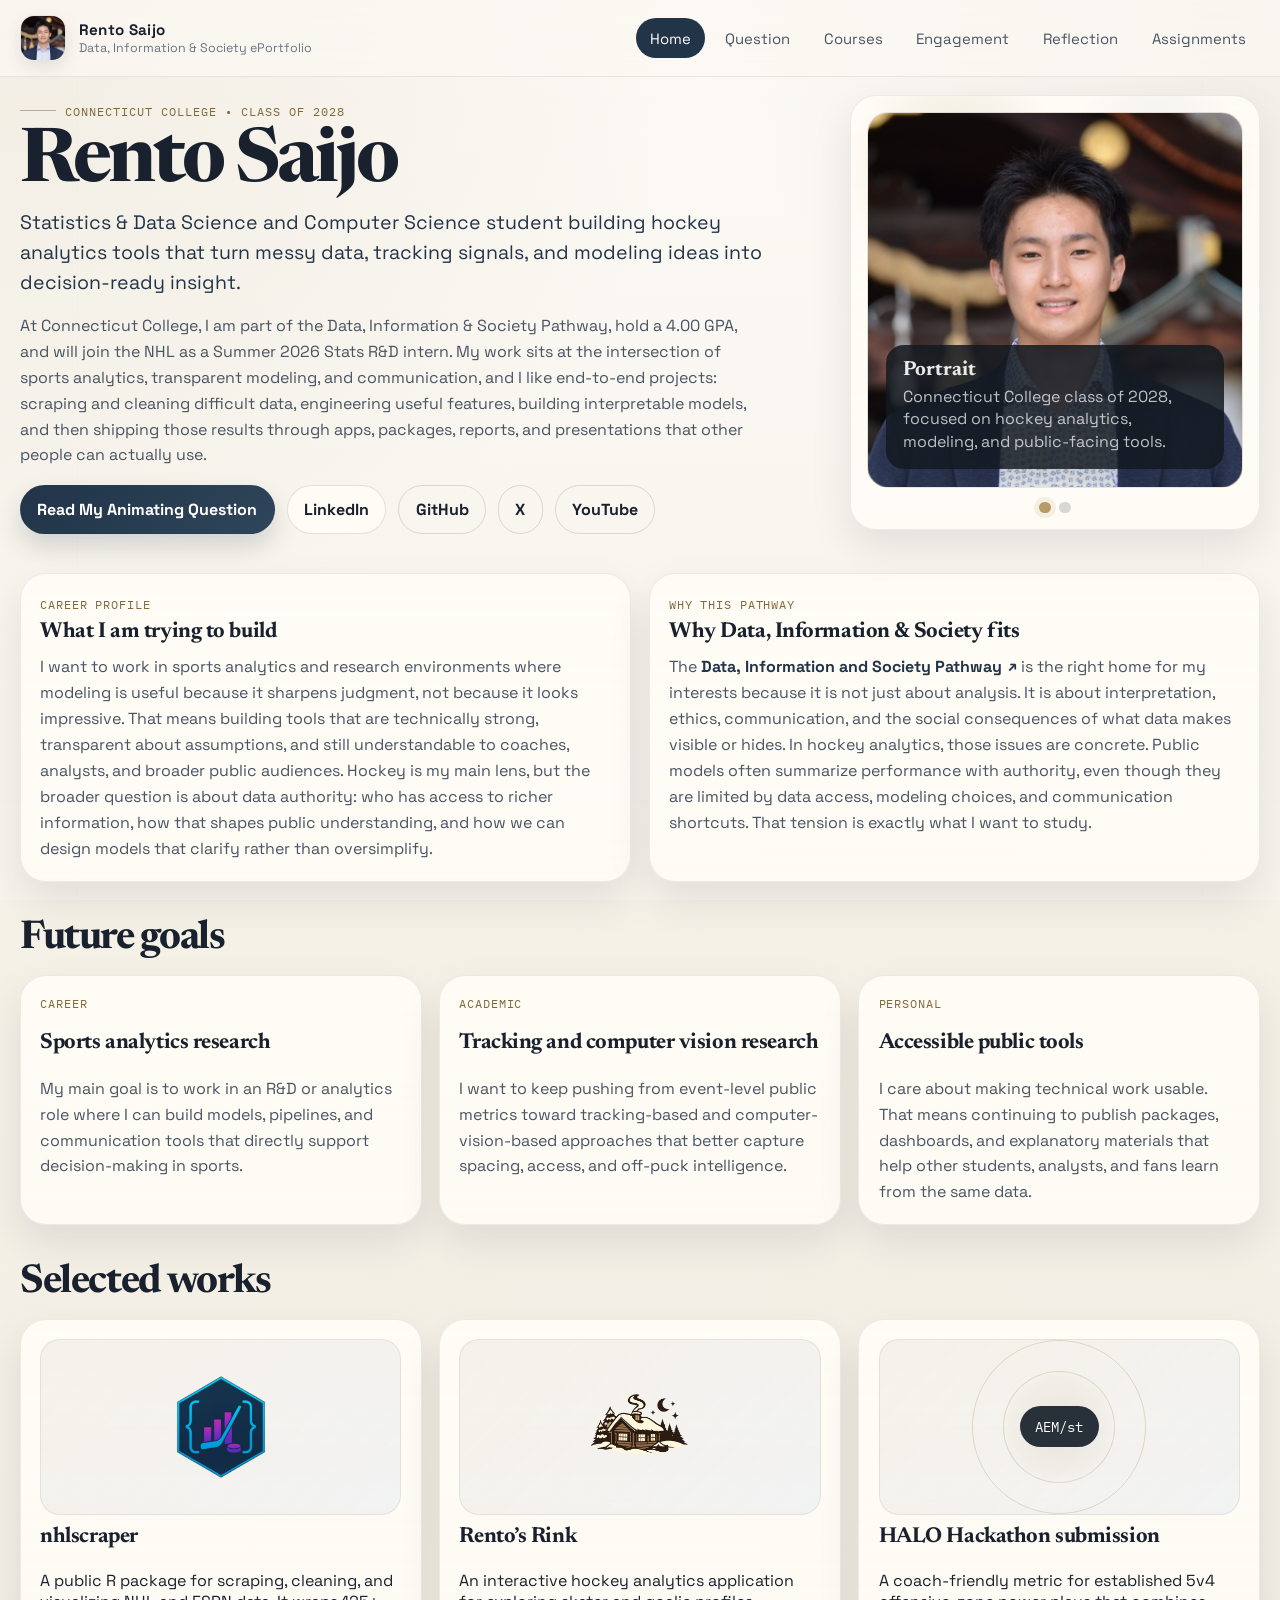
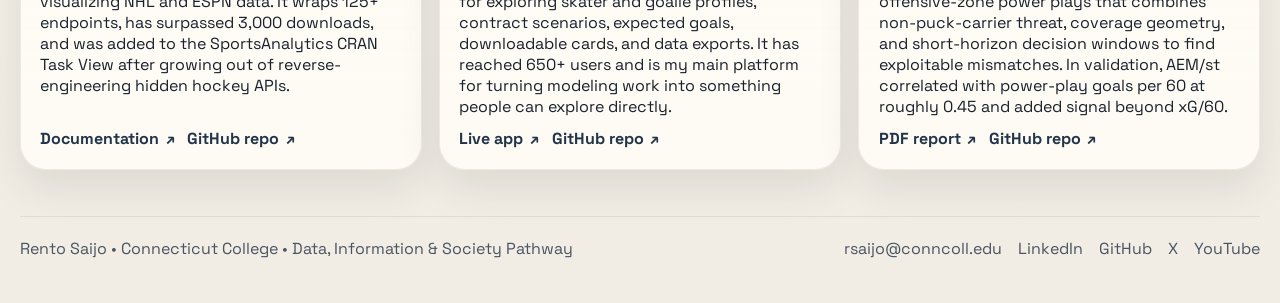
==== index.html @ 95d4f437 "Start ePortfolio" ====
<!DOCTYPE html>
<html lang="en">
  <head>
    <meta charset="UTF-8" />
    <meta name="viewport" content="width=device-width, initial-scale=1.0" />
    <title>Rento Saijo | Data, Information &amp; Society ePortfolio</title>
    <meta
      name="description"
      content="Rento Saijo's Connecticut College Data, Information and Society Pathway ePortfolio."
    />
    <link rel="icon" type="image/png" href="assets/letter_raw.png" />
    <link rel="stylesheet" href="styles.css" />
    <script src="script.js" defer></script>
  </head>
  <body>
    <header class="site-header">
      <div class="shell">
        <a class="brand" href="index.html">
          <img class="brand-mark" src="assets/RentoSaijo_Background.jpeg" alt="Portrait of Rento Saijo" />
          <div class="brand-text">
            <p class="brand-title">Rento Saijo</p>
            <p class="brand-subtitle">Data, Information &amp; Society ePortfolio</p>
          </div>
        </a>
        <button class="nav-toggle" data-nav-toggle aria-expanded="false" aria-label="Open navigation">
          Menu
        </button>
        <nav class="site-nav" data-nav>
          <a class="active" href="index.html">Home</a>
          <a href="question.html">Question</a>
          <a href="courses.html">Courses</a>
          <a href="engagement.html">Engagement</a>
          <a href="reflection.html">Reflection</a>
          <a href="assignments.html">Assignments</a>
        </nav>
      </div>
    </header>

    <main class="shell">
      <section class="page-hero">
        <div class="hero-copy">
          <div class="eyebrow">Connecticut College • Class of 2028</div>
          <h1>Rento Saijo</h1>
          <p class="subhead">
            Statistics &amp; Data Science and Computer Science student building hockey analytics tools that turn messy data,
            tracking signals, and modeling ideas into decision-ready insight.
          </p>
          <p>
            At Connecticut College, I am part of the Data, Information &amp; Society Pathway, hold a 4.00 GPA, and will join the
            NHL as a Summer 2026 Stats R&amp;D intern. My work sits at the intersection of sports analytics, transparent
            modeling, and communication, and I like end-to-end projects: scraping and cleaning difficult data, engineering useful
            features, building interpretable models, and then shipping those results through apps, packages, reports, and
            presentations that other people can actually use.
          </p>
          <div class="button-row">
            <a class="button button-primary" href="question.html">Read My Animating Question</a>
            <a class="button button-secondary" href="https://www.linkedin.com/in/rentosaijo/" target="_blank" rel="noopener noreferrer">
              LinkedIn
            </a>
            <a class="button button-ghost" href="https://github.com/RentoSaijo" target="_blank" rel="noopener noreferrer">
              GitHub
            </a>
            <a class="button button-ghost" href="https://x.com/RentoSaijo" target="_blank" rel="noopener noreferrer">
              X
            </a>
            <a class="button button-ghost" href="https://www.youtube.com/@RentoSaijo" target="_blank" rel="noopener noreferrer">
              YouTube
            </a>
          </div>
        </div>

        <div class="hero-visual">
          <div class="portrait-card">
            <div class="carousel" data-carousel>
              <div class="carousel-slide is-active" data-slide>
                <div class="portrait-frame photo">
                  <img src="assets/RentoSaijo_Background.jpeg" alt="Portrait of Rento Saijo" />
                  <div class="carousel-caption">
                    <strong>Portrait</strong>
                    <span>Connecticut College class of 2028, focused on hockey analytics, modeling, and public-facing tools.</span>
                  </div>
                </div>
              </div>
              <div class="carousel-slide" data-slide>
                <div class="portrait-frame nhl-post">
                  <img src="assets/RentoSaijo_NHL.jpg" alt="NHL joining announcement graphic" />
                  <div class="carousel-caption">
                    <strong>Summer 2026</strong>
                    <span>Joining the NHL as a Stats Research &amp; Development intern after being selected as 1 of 2 interns from 550+ applicants.</span>
                  </div>
                </div>
              </div>
              <div class="carousel-dots">
                <button class="carousel-dot is-active" type="button" data-dot aria-label="Show portrait slide" aria-pressed="true"></button>
                <button class="carousel-dot" type="button" data-dot aria-label="Show NHL slide" aria-pressed="false"></button>
              </div>
            </div>
          </div>
        </div>
      </section>

      <section class="grid-two section">
        <article class="feature-card">
          <span class="kicker">Career Profile</span>
          <h3>What I am trying to build</h3>
          <p>
            I want to work in sports analytics and research environments where modeling is useful because it sharpens judgment,
            not because it looks impressive. That means building tools that are technically strong, transparent about assumptions,
            and still understandable to coaches, analysts, and broader public audiences. Hockey is my main lens, but the broader
            question is about data authority: who has access to richer information, how that shapes public understanding, and how
            we can design models that clarify rather than oversimplify.
          </p>
        </article>

        <article class="feature-card">
          <span class="kicker">Why This Pathway</span>
          <h3>Why Data, Information &amp; Society fits</h3>
          <p>
            The <a class="text-link" href="https://www.conncoll.edu/academics/degree-requirements/connections/data-information-and-society/" target="_blank" rel="noopener noreferrer">Data, Information and Society Pathway</a>
            is the right home for my interests because it is not just about analysis. It is about interpretation, ethics,
            communication, and the social consequences of what data makes visible or hides. In hockey analytics, those issues are
            concrete. Public models often summarize performance with authority, even though they are limited by data access,
            modeling choices, and communication shortcuts. That tension is exactly what I want to study.
          </p>
        </article>
      </section>

      <section class="section">
        <div class="section-heading">
          <h2>Future goals</h2>
          <p>I want this pathway to connect my coursework, internships, and independent hockey projects into one coherent direction.</p>
        </div>
        <div class="card-grid">
          <article class="detail-card">
            <span class="kicker">Career</span>
            <h3>Sports analytics research</h3>
            <p>
              My main goal is to work in an R&amp;D or analytics role where I can build models, pipelines, and communication tools
              that directly support decision-making in sports.
            </p>
          </article>
          <article class="detail-card">
            <span class="kicker">Academic</span>
            <h3>Tracking and computer vision research</h3>
            <p>
              I want to keep pushing from event-level public metrics toward tracking-based and computer-vision-based approaches
              that better capture spacing, access, and off-puck intelligence.
            </p>
          </article>
          <article class="detail-card">
            <span class="kicker">Personal</span>
            <h3>Accessible public tools</h3>
            <p>
              I care about making technical work usable. That means continuing to publish packages, dashboards, and explanatory
              materials that help other students, analysts, and fans learn from the same data.
            </p>
          </article>
        </div>
      </section>

      <section class="section">
        <div class="section-heading">
          <h2>Selected works</h2>
          <p>
            These projects show the kind of work I want this portfolio to represent: public-facing tools, applied modeling, and
            research questions that connect technical design with real interpretation.
          </p>
        </div>
        <div class="card-grid">
          <article class="project-card">
            <div class="project-visual logo">
              <img src="assets/nhlscraper.png" alt="nhlscraper logo" />
            </div>
            <h3>nhlscraper</h3>
            <p>
              A public R package for scraping, cleaning, and visualizing NHL and ESPN data. It wraps 125+ endpoints, has
              surpassed 3,000 downloads, and was added to the SportsAnalytics CRAN Task View after growing out of
              reverse-engineering hidden hockey APIs.
            </p>
            <div class="project-links">
              <a class="text-link" href="https://rentosaijo.github.io/nhlscraper/" target="_blank" rel="noopener noreferrer">Documentation</a>
              <a class="text-link" href="https://github.com/RentoSaijo/nhlscraper" target="_blank" rel="noopener noreferrer">GitHub repo</a>
            </div>
          </article>

          <article class="project-card">
            <div class="project-visual slim-logo">
              <img src="assets/Logo_Slim.png" alt="Rento's Rink logo" />
            </div>
            <h3>Rento&rsquo;s Rink</h3>
            <p>
              An interactive hockey analytics application for exploring skater and goalie profiles, contract scenarios, expected
              goals, downloadable cards, and data exports. It has reached 650+ users and is my main platform for turning
              modeling work into something people can explore directly.
            </p>
            <div class="project-links">
              <a class="text-link" href="https://rentosrink.streamlit.app" target="_blank" rel="noopener noreferrer">Live app</a>
              <a class="text-link" href="https://github.com/RentoSaijo/rentosrink" target="_blank" rel="noopener noreferrer">GitHub repo</a>
            </div>
          </article>

          <article class="project-card">
            <div class="project-visual halo">
              <span>AEM/st</span>
            </div>
            <h3>HALO Hackathon submission</h3>
            <p>
              A coach-friendly metric for established 5v4 offensive-zone power plays that combines non-puck-carrier threat,
              coverage geometry, and short-horizon decision windows to find exploitable mismatches. In validation, AEM/st
              correlated with power-play goals per 60 at roughly 0.45 and added signal beyond xG/60.
            </p>
            <div class="project-links">
              <a class="text-link" href="https://github.com/RentoSaijo/HALO2026/blob/main/RentoSaijo_HALO_Hackathon_2026_Report.pdf" target="_blank" rel="noopener noreferrer">PDF report</a>
              <a class="text-link" href="https://github.com/RentoSaijo/HALO2026" target="_blank" rel="noopener noreferrer">GitHub repo</a>
            </div>
          </article>
        </div>
      </section>

      <footer class="footer">
        <div class="footer-inner">
          <p>Rento Saijo • Connecticut College • Data, Information &amp; Society Pathway</p>
          <div class="footer-links">
            <a href="mailto:rsaijo@conncoll.edu">rsaijo@conncoll.edu</a>
            <a href="https://www.linkedin.com/in/rentosaijo/" target="_blank" rel="noopener noreferrer">LinkedIn</a>
            <a href="https://github.com/RentoSaijo" target="_blank" rel="noopener noreferrer">GitHub</a>
            <a href="https://x.com/RentoSaijo" target="_blank" rel="noopener noreferrer">X</a>
            <a href="https://www.youtube.com/@RentoSaijo" target="_blank" rel="noopener noreferrer">YouTube</a>
          </div>
        </div>
      </footer>
    </main>
  </body>
</html>
---- styles.css ----
@import url("https://fonts.googleapis.com/css2?family=Newsreader:opsz,wght@6..72,500;6..72,700&family=IBM+Plex+Mono:wght@400;500&family=Space+Grotesk:wght@400;500;700&display=swap");

:root {
  --bg: #f5f1e7;
  --bg-soft: #ece5d6;
  --surface: rgba(255, 252, 246, 0.82);
  --surface-strong: rgba(255, 252, 246, 0.95);
  --surface-warm: #f1ebdf;
  --ink: #18212d;
  --ink-soft: #495463;
  --ink-muted: #697585;
  --line: rgba(24, 33, 45, 0.1);
  --line-strong: rgba(24, 33, 45, 0.18);
  --accent: #b59b67;
  --accent-deep: #816838;
  --accent-soft: rgba(181, 155, 103, 0.16);
  --navy: #213448;
  --navy-soft: #2f455b;
  --shadow: 0 18px 42px rgba(31, 37, 46, 0.1);
  --radius-lg: 26px;
  --radius-md: 18px;
  --radius-sm: 14px;
  --container: min(1240px, calc(100vw - 2rem));
}

* {
  box-sizing: border-box;
}

html {
  scroll-behavior: smooth;
}

body {
  margin: 0;
  min-height: 100vh;
  position: relative;
  color: var(--ink);
  font-family: "Space Grotesk", "Avenir Next", sans-serif;
  background:
    radial-gradient(circle at top left, rgba(181, 155, 103, 0.16), transparent 30%),
    radial-gradient(circle at top right, rgba(91, 76, 47, 0.08), transparent 24%),
    linear-gradient(180deg, #fbf8f2 0%, var(--bg) 48%, #f2ede4 100%);
}

body::before {
  content: "";
  position: fixed;
  inset: 0;
  z-index: -1;
  pointer-events: none;
  opacity: 0.55;
  background:
    linear-gradient(rgba(255, 255, 255, 0.42), rgba(255, 255, 255, 0.42)),
    linear-gradient(90deg, transparent 0 6%, rgba(33, 52, 72, 0.03) 6% 6.1%, transparent 6.1% 93.9%, rgba(33, 52, 72, 0.03) 93.9% 94%, transparent 94%),
    linear-gradient(transparent 0 11%, rgba(33, 52, 72, 0.025) 11% 11.12%, transparent 11.12% 88.88%, rgba(33, 52, 72, 0.025) 88.88% 89%, transparent 89%);
}

a {
  color: inherit;
  text-decoration: none;
}

img {
  display: block;
  max-width: 100%;
}

p {
  margin: 0;
}

p + p {
  margin-top: 0.8rem;
}

.shell {
  width: var(--container);
  margin: 0 auto;
}

.site-header {
  position: sticky;
  top: 0;
  z-index: 20;
  backdrop-filter: blur(14px);
  background: rgba(251, 248, 242, 0.76);
  border-bottom: 1px solid rgba(24, 33, 45, 0.08);
}

.site-header .shell {
  display: flex;
  align-items: center;
  justify-content: space-between;
  gap: 1rem;
  min-height: 76px;
}

.brand {
  display: flex;
  align-items: center;
  gap: 0.8rem;
  min-width: 0;
}

.brand-mark {
  width: 46px;
  height: 46px;
  object-fit: cover;
  object-position: center top;
  border-radius: 14px;
  border: 1px solid rgba(24, 33, 45, 0.08);
  box-shadow: 0 6px 16px rgba(24, 33, 45, 0.1);
}

.brand-title {
  margin: 0;
  font-size: 0.95rem;
  font-weight: 700;
  letter-spacing: 0.02em;
}

.brand-subtitle {
  margin: 0.12rem 0 0;
  color: var(--ink-muted);
  font-size: 0.78rem;
}

.nav-toggle {
  display: none;
  border: 1px solid var(--line-strong);
  background: var(--surface-strong);
  color: var(--ink);
  border-radius: 999px;
  padding: 0.55rem 0.9rem;
  font: inherit;
}

.site-nav {
  display: flex;
  align-items: center;
  gap: 0.35rem;
  flex-wrap: wrap;
  justify-content: flex-end;
}

.site-nav a {
  padding: 0.68rem 0.88rem;
  border-radius: 999px;
  color: var(--ink-soft);
  font-size: 0.93rem;
  transition: background-color 140ms ease, color 140ms ease, transform 140ms ease;
}

.site-nav a:hover,
.site-nav a:focus-visible {
  background: rgba(33, 52, 72, 0.07);
  color: var(--ink);
  transform: translateY(-1px);
}

.site-nav a.active {
  background: var(--navy);
  color: white;
}

main {
  padding: 1.15rem 0 2.75rem;
}

.page-hero,
.content-hero {
  display: grid;
  align-items: start;
  gap: 1.5rem;
}

.page-hero {
  grid-template-columns: minmax(0, 1.22fr) minmax(320px, 0.78fr);
  gap: 1.1rem;
}

.content-hero {
  padding-top: 0.2rem;
}

.eyebrow {
  display: inline-flex;
  align-items: center;
  gap: 0.55rem;
  margin-bottom: 0.65rem;
  color: var(--accent-deep);
  font-family: "IBM Plex Mono", monospace;
  font-size: 0.78rem;
  letter-spacing: 0.08em;
  text-transform: uppercase;
}

.eyebrow::before {
  content: "";
  width: 2.25rem;
  height: 1px;
  background: currentColor;
  opacity: 0.5;
}

.hero-copy h1,
.content-hero h1,
.section-heading h2,
.project-card h3,
.course-card h3,
.assignment-card h3,
.detail-card h3,
.timeline-card h3,
.feature-card h3,
.note-card h3 {
  font-family: "Newsreader", Georgia, serif;
}

.hero-copy h1 {
  margin: 0 0 0.55rem;
  font-size: clamp(3.1rem, 5.8vw, 4.95rem);
  line-height: 0.94;
  letter-spacing: -0.045em;
}

.content-hero h1 {
  margin: 0 0 0.55rem;
  max-width: none;
  font-size: clamp(2.35rem, 4.2vw, 3.55rem);
  line-height: 0.96;
  letter-spacing: -0.05em;
}

.hero-copy .subhead,
.content-hero .subhead {
  margin: 0 0 0.9rem;
  max-width: 56rem;
  color: var(--navy);
  font-size: clamp(1rem, 1.85vw, 1.22rem);
  line-height: 1.55;
}

.hero-copy p,
.content-hero p,
.feature-card p,
.course-card p,
.assignment-card p,
.detail-card p,
.timeline-card p,
.note-card p,
.section-heading p {
  color: var(--ink-soft);
  line-height: 1.62;
}

.button-row {
  display: flex;
  flex-wrap: wrap;
  gap: 0.75rem;
  margin-top: 1.05rem;
}

.button {
  display: inline-flex;
  align-items: center;
  justify-content: center;
  min-height: 46px;
  padding: 0.82rem 1.02rem;
  border: 1px solid transparent;
  border-radius: 999px;
  font-weight: 700;
  transition: transform 140ms ease, box-shadow 140ms ease, background-color 140ms ease;
}

.button:hover,
.button:focus-visible {
  transform: translateY(-1px);
}

.button-primary {
  background: linear-gradient(135deg, var(--navy), var(--navy-soft));
  color: white;
  box-shadow: 0 12px 26px rgba(33, 52, 72, 0.18);
}

.button-secondary {
  background: var(--surface-strong);
  border-color: rgba(24, 33, 45, 0.12);
}

.button-ghost {
  background: transparent;
  border-color: rgba(24, 33, 45, 0.14);
}

.hero-visual {
  position: relative;
  max-width: 410px;
  width: 100%;
  justify-self: end;
}

.portrait-card,
.feature-card,
.project-card,
.course-card,
.assignment-card,
.detail-card,
.timeline-card,
.preview-card,
.note-card,
.question-panel {
  overflow: hidden;
  border-radius: var(--radius-lg);
  border: 1px solid rgba(24, 33, 45, 0.08);
  background: linear-gradient(180deg, rgba(255, 252, 246, 0.96), rgba(255, 252, 246, 0.88));
  box-shadow: var(--shadow);
}

.portrait-card {
  position: relative;
  padding: 1rem;
}

.portrait-card::before {
  content: "";
  position: absolute;
  inset: 0;
  background:
    radial-gradient(circle at 26% 18%, rgba(181, 155, 103, 0.28), transparent 24%),
    radial-gradient(circle at 75% 18%, rgba(33, 52, 72, 0.1), transparent 22%),
    linear-gradient(180deg, rgba(255, 255, 255, 0.06), transparent 72%);
  pointer-events: none;
}

.carousel {
  position: relative;
}

.carousel-slide {
  display: none;
}

.carousel-slide.is-active {
  display: block;
}

.portrait-frame {
  position: relative;
  min-height: 350px;
  overflow: hidden;
  border-radius: 22px;
  border: 1px solid rgba(24, 33, 45, 0.08);
  background:
    linear-gradient(180deg, rgba(250, 245, 238, 0.84), rgba(235, 228, 214, 0.54)),
    url("assets/letter_background.png") center/cover no-repeat;
}

.portrait-frame img {
  width: 100%;
  height: 100%;
  object-fit: cover;
  object-position: center;
}

.portrait-frame.photo img {
  object-position: center top;
}

.portrait-frame.nhl-post {
  background:
    linear-gradient(180deg, rgba(18, 20, 23, 0.05), rgba(18, 20, 23, 0.05)),
    #121417;
}

.carousel-caption {
  position: absolute;
  left: 1.15rem;
  right: 1.15rem;
  bottom: 1.15rem;
  padding: 0.95rem 1.05rem;
  border-radius: 18px;
  background: rgba(19, 25, 32, 0.86);
  color: rgba(255, 255, 255, 0.9);
  box-shadow: 0 18px 30px rgba(19, 25, 32, 0.22);
}

.carousel-caption strong,
.carousel-caption span {
  display: block;
}

.carousel-caption strong {
  font-family: "Newsreader", Georgia, serif;
  font-size: 1.28rem;
  line-height: 1.05;
}

.carousel-caption span {
  margin-top: 0.28rem;
  color: rgba(255, 255, 255, 0.72);
  line-height: 1.42;
}

.carousel-dots {
  display: flex;
  justify-content: center;
  gap: 0.55rem;
  padding-top: 0.85rem;
}

.carousel-dot {
  width: 11px;
  height: 11px;
  border: 0;
  border-radius: 999px;
  background: rgba(24, 33, 45, 0.16);
  cursor: pointer;
}

.carousel-dot.is-active {
  background: var(--accent);
  box-shadow: 0 0 0 5px rgba(181, 155, 103, 0.14);
}

.grid-two,
.card-grid,
.course-grid,
.assignment-grid,
.detail-grid,
.preview-grid,
.timeline-grid {
  display: grid;
  gap: 1.1rem;
}

.grid-two {
  grid-template-columns: repeat(2, minmax(0, 1fr));
  margin-top: 1.15rem;
}

.card-grid,
.course-grid,
.assignment-grid,
.timeline-grid {
  grid-template-columns: repeat(3, minmax(0, 1fr));
}

.assignment-grid.dat201-grid {
  grid-template-columns: repeat(2, minmax(0, 1fr));
}

.detail-grid,
.preview-grid {
  grid-template-columns: repeat(2, minmax(0, 1fr));
}

.section {
  margin-top: 2.4rem;
}

.section-heading {
  display: flex;
  flex-wrap: wrap;
  align-items: end;
  justify-content: space-between;
  gap: 0.75rem;
  margin-bottom: 0.95rem;
}

.section-heading h2 {
  margin: 0;
  font-size: clamp(1.95rem, 3.1vw, 2.9rem);
  line-height: 1;
  letter-spacing: -0.035em;
}

.section-heading p {
  display: none;
}

.feature-card,
.detail-card,
.timeline-card,
.course-card,
.assignment-card,
.project-card,
.preview-card,
.note-card,
.question-panel {
  padding: 1.2rem;
}

.feature-card h3,
.detail-card h3,
.timeline-card h3,
.course-card h3,
.assignment-card h3,
.project-card h3,
.note-card h3 {
  margin: 0 0 0.62rem;
  font-size: 1.36rem;
  line-height: 1.06;
  letter-spacing: -0.02em;
}

.feature-card .kicker,
.detail-card .kicker,
.course-card .kicker,
.assignment-card .kicker,
.timeline-card .kicker,
.preview-card .kicker,
.note-card .kicker {
  display: inline-block;
  margin-bottom: 0.58rem;
  color: var(--accent-deep);
  font-family: "IBM Plex Mono", monospace;
  font-size: 0.78rem;
  letter-spacing: 0.07em;
  text-transform: uppercase;
}

.project-card,
.course-card,
.assignment-card,
.detail-card,
.timeline-card {
  display: flex;
  flex-direction: column;
  gap: 0.7rem;
}

.project-visual {
  position: relative;
  min-height: 176px;
  overflow: hidden;
  border-radius: 20px;
  border: 1px solid rgba(24, 33, 45, 0.08);
  background:
    linear-gradient(135deg, rgba(181, 155, 103, 0.12), rgba(33, 52, 72, 0.06)),
    linear-gradient(180deg, rgba(255, 255, 255, 0.6), rgba(255, 255, 255, 0.85));
  display: flex;
  align-items: center;
  justify-content: center;
}

.project-visual img {
  width: 100%;
  height: 100%;
  object-fit: cover;
}

.project-visual.logo img {
  width: 112px;
  height: 112px;
  object-fit: contain;
}

.project-visual.slim-logo img {
  width: 132px;
  height: 132px;
  object-fit: contain;
  object-position: center;
  transform: none;
}

.project-visual.halo::before,
.project-visual.halo::after {
  content: "";
  position: absolute;
  border-radius: 999px;
  border: 1px solid rgba(181, 155, 103, 0.32);
}

.project-visual.halo::before {
  width: 172px;
  height: 172px;
}

.project-visual.halo::after {
  width: 110px;
  height: 110px;
  background:
    radial-gradient(circle at center, rgba(181, 155, 103, 0.18), rgba(181, 155, 103, 0.02) 68%, transparent 69%);
}

.project-visual.halo span {
  position: relative;
  z-index: 1;
  padding: 0.72rem 0.96rem;
  border-radius: 999px;
  background: rgba(24, 33, 45, 0.92);
  color: white;
  font-family: "IBM Plex Mono", monospace;
  font-size: 0.85rem;
}

.status-pill {
  display: inline-flex;
  align-items: center;
  padding: 0.48rem 0.85rem;
  border-radius: 999px;
  font-size: 0.84rem;
  font-weight: 600;
  background: rgba(33, 52, 72, 0.07);
  color: var(--navy);
}

.status-pill.current {
  background: rgba(181, 155, 103, 0.2);
  color: var(--accent-deep);
}

.status-pill.future {
  background: rgba(98, 88, 66, 0.12);
  color: #5f5337;
}

.course-number,
.assignment-card .course-number {
  color: var(--ink-muted);
  font-family: "IBM Plex Mono", monospace;
  font-size: 0.84rem;
  letter-spacing: 0.05em;
  text-transform: uppercase;
}

.project-links,
.assignment-links {
  display: flex;
  flex-wrap: wrap;
  gap: 0.8rem;
  margin-top: auto;
}

.text-link {
  display: inline-flex;
  align-items: center;
  gap: 0.4rem;
  color: var(--navy);
  font-weight: 700;
}

.text-link::after {
  content: "↗";
  font-size: 0.92em;
}

.desc-link {
  margin-top: auto;
}

.question-panel {
  padding: 1.35rem 1.45rem;
  border-left: 5px solid var(--accent);
  background:
    linear-gradient(180deg, rgba(255, 252, 246, 0.98), rgba(244, 238, 226, 0.94));
}

.question-panel p {
  max-width: none;
  color: var(--ink);
  font-family: "Newsreader", Georgia, serif;
  font-size: clamp(1.6rem, 2.55vw, 2.18rem);
  line-height: 1.24;
  letter-spacing: -0.025em;
}

.list {
  display: grid;
  gap: 0.65rem;
  list-style: none;
  margin: 0;
  padding: 0;
}

.list li {
  padding: 0.72rem 0 0.72rem 0.92rem;
  border-left: 2px solid rgba(181, 155, 103, 0.28);
  color: var(--ink-soft);
}

.preview-frame {
  width: 100%;
  height: 420px;
  border: 1px solid rgba(24, 33, 45, 0.12);
  border-radius: 18px;
  background: white;
}

.timeline {
  position: relative;
}

.timeline::before {
  content: "";
  position: absolute;
  top: 0;
  bottom: 0;
  left: 12px;
  width: 1px;
  background: rgba(24, 33, 45, 0.14);
}

.timeline-item {
  position: relative;
  padding-left: 2rem;
}

.timeline-item + .timeline-item {
  margin-top: 0.9rem;
}

.timeline-item::before {
  content: "";
  position: absolute;
  top: 0.38rem;
  left: 6px;
  width: 12px;
  height: 12px;
  border-radius: 999px;
  background: var(--accent);
  box-shadow: 0 0 0 5px rgba(181, 155, 103, 0.14);
}

.placeholder {
  border: 2px dashed rgba(24, 33, 45, 0.12);
  background: rgba(255, 252, 246, 0.62);
}

.footer {
  margin-top: 2.9rem;
  padding-top: 1.3rem;
  border-top: 1px solid rgba(24, 33, 45, 0.08);
  color: var(--ink-soft);
}

.footer-inner {
  display: flex;
  flex-wrap: wrap;
  align-items: center;
  justify-content: space-between;
  gap: 0.85rem;
}

.footer-links {
  display: flex;
  flex-wrap: wrap;
  gap: 1rem;
}

@media (max-width: 1080px) {
  .page-hero,
  .grid-two,
  .card-grid,
  .course-grid,
  .assignment-grid,
  .detail-grid,
  .preview-grid,
  .timeline-grid {
    grid-template-columns: 1fr;
  }

  .content-hero h1,
  .section-heading p,
  .hero-copy .subhead,
  .content-hero .subhead {
    max-width: 100%;
  }
}

@media (max-width: 760px) {
  .site-header .shell {
    min-height: 70px;
  }

  .nav-toggle {
    display: inline-flex;
  }

  .site-nav {
    position: absolute;
    top: calc(100% + 0.4rem);
    left: 1rem;
    right: 1rem;
    display: none;
    flex-direction: column;
    align-items: stretch;
    padding: 0.7rem;
    border-radius: 20px;
    background: rgba(255, 252, 246, 0.98);
    border: 1px solid rgba(24, 33, 45, 0.1);
    box-shadow: var(--shadow);
  }

  .site-nav.open {
    display: flex;
  }

  .site-nav a {
    padding: 0.82rem 0.92rem;
  }

  main {
    padding-top: 0.85rem;
  }

  .hero-copy h1,
  .content-hero h1 {
    max-width: none;
    font-size: clamp(2.35rem, 12vw, 3.6rem);
  }

  .portrait-frame {
    min-height: 360px;
  }

  .preview-frame {
    height: 290px;
  }

  .footer-inner {
    align-items: flex-start;
  }
}

@media (max-width: 520px) {
  .shell {
    width: min(100vw - 1rem, 100%);
  }

  .portrait-card,
  .feature-card,
  .project-card,
  .course-card,
  .assignment-card,
  .detail-card,
  .timeline-card,
  .preview-card,
  .note-card,
  .question-panel {
    border-radius: 22px;
  }

  .portrait-card,
  .feature-card,
  .project-card,
  .course-card,
  .assignment-card,
  .detail-card,
  .timeline-card,
  .preview-card,
  .note-card,
  .question-panel {
    padding: 1rem;
  }

  .carousel-caption {
    left: 0.85rem;
    right: 0.85rem;
    bottom: 0.85rem;
  }
}
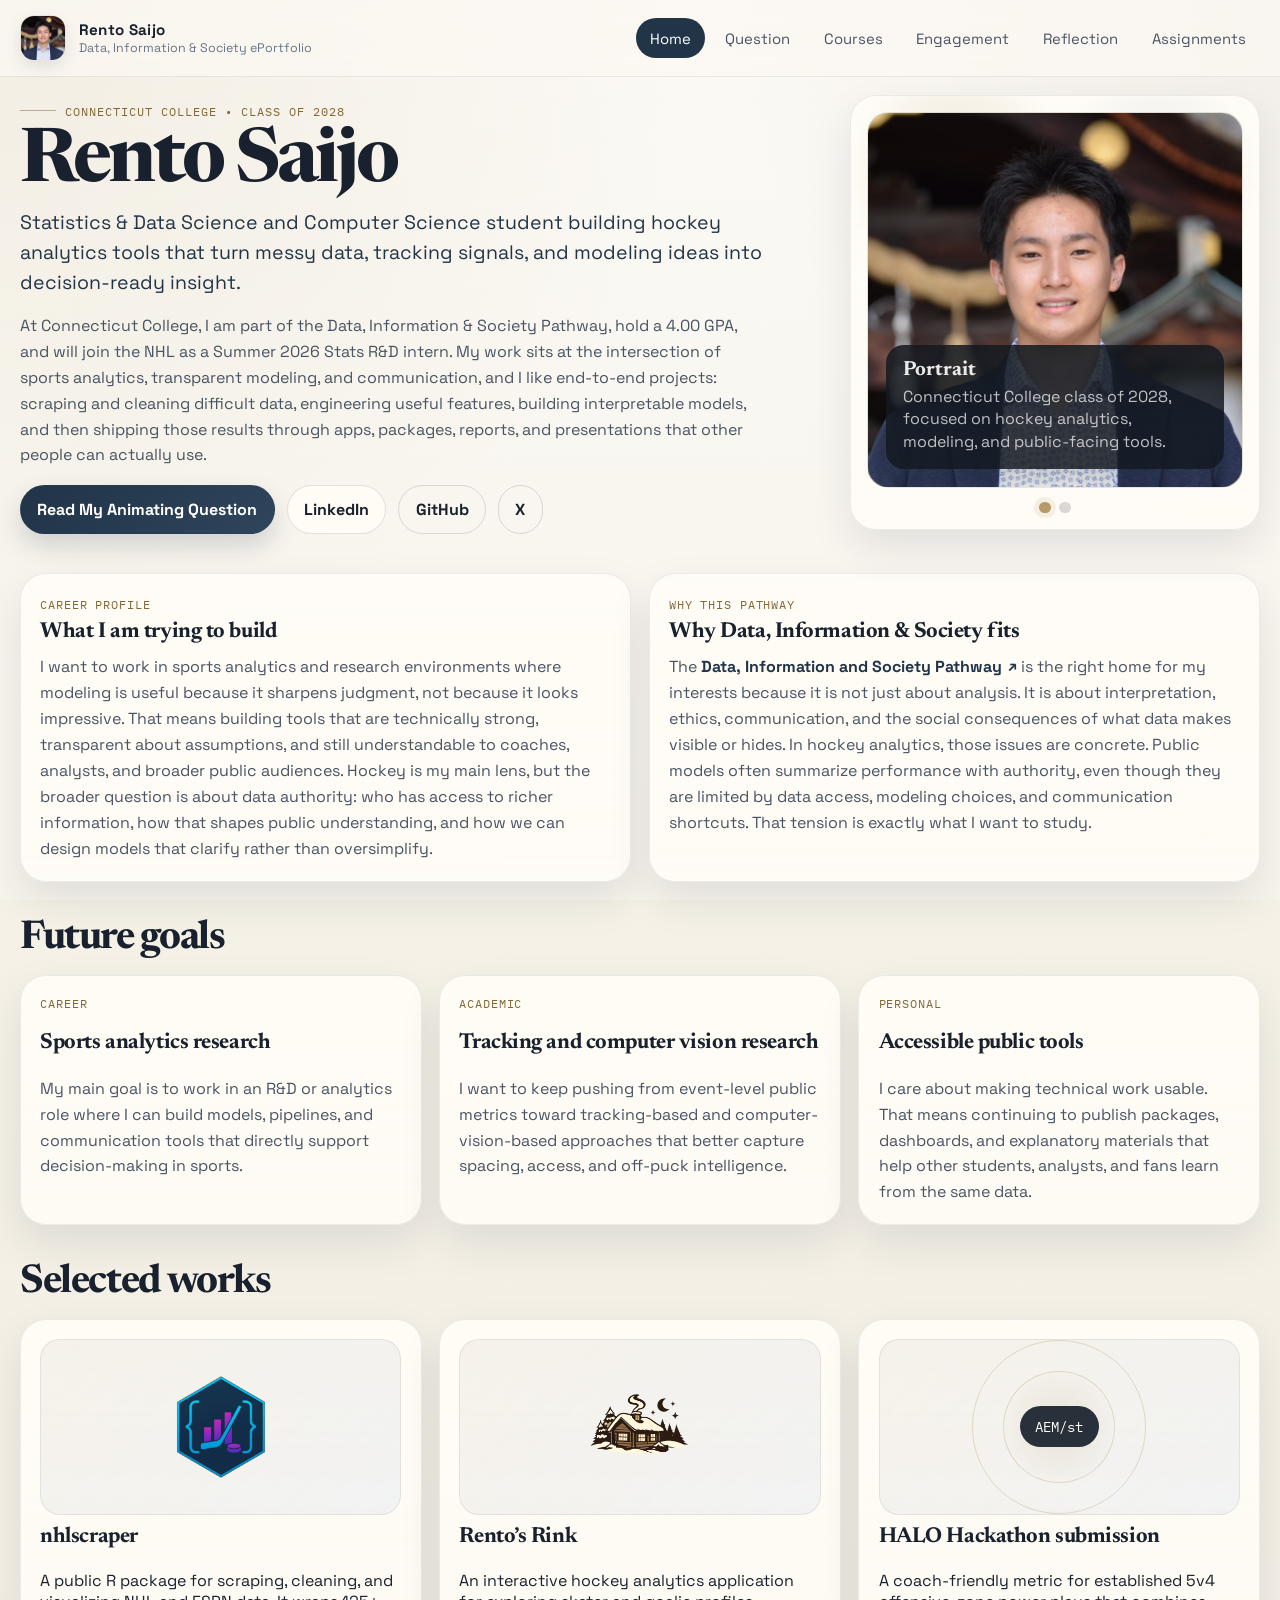
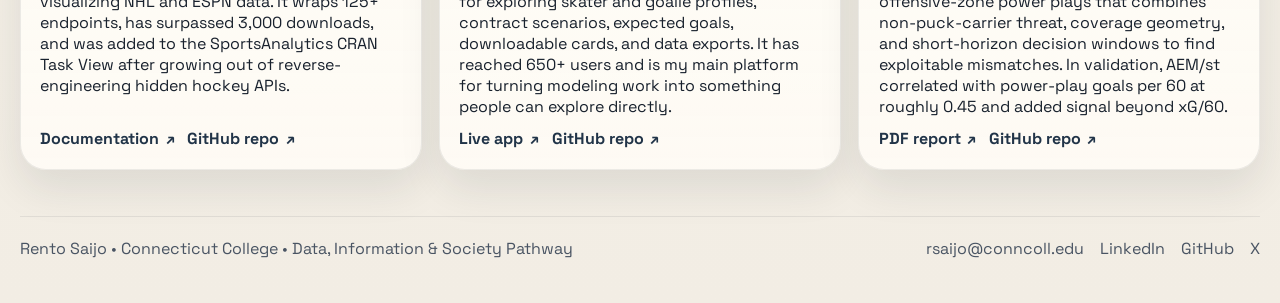
==== commit ce585638: "Update ePortfolio" ====
--- a/index.html
+++ b/index.html
@@ -62,9 +62,6 @@
             </a>
             <a class="button button-ghost" href="https://x.com/RentoSaijo" target="_blank" rel="noopener noreferrer">
               X
-            </a>
-            <a class="button button-ghost" href="https://www.youtube.com/@RentoSaijo" target="_blank" rel="noopener noreferrer">
-              YouTube
             </a>
           </div>
         </div>
@@ -225,7 +222,6 @@
             <a href="https://www.linkedin.com/in/rentosaijo/" target="_blank" rel="noopener noreferrer">LinkedIn</a>
             <a href="https://github.com/RentoSaijo" target="_blank" rel="noopener noreferrer">GitHub</a>
             <a href="https://x.com/RentoSaijo" target="_blank" rel="noopener noreferrer">X</a>
-            <a href="https://www.youtube.com/@RentoSaijo" target="_blank" rel="noopener noreferrer">YouTube</a>
           </div>
         </div>
       </footer>
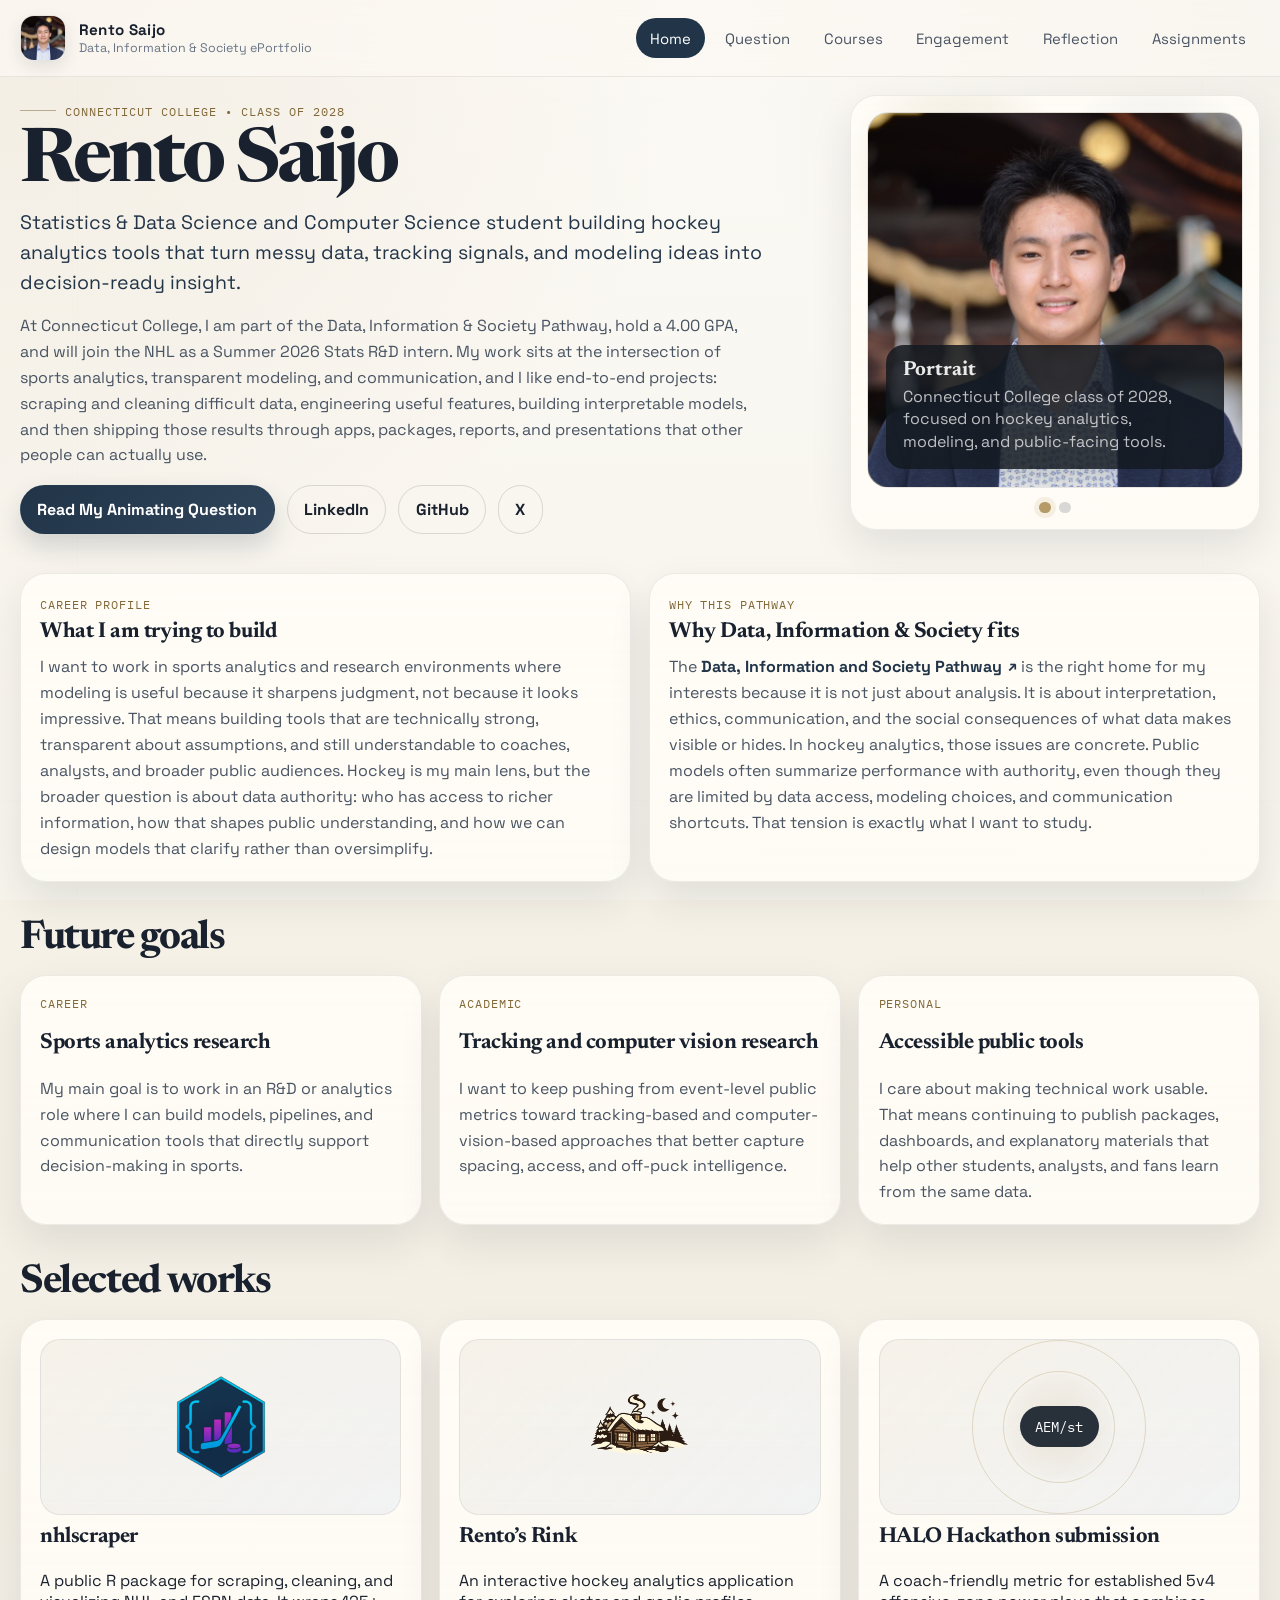
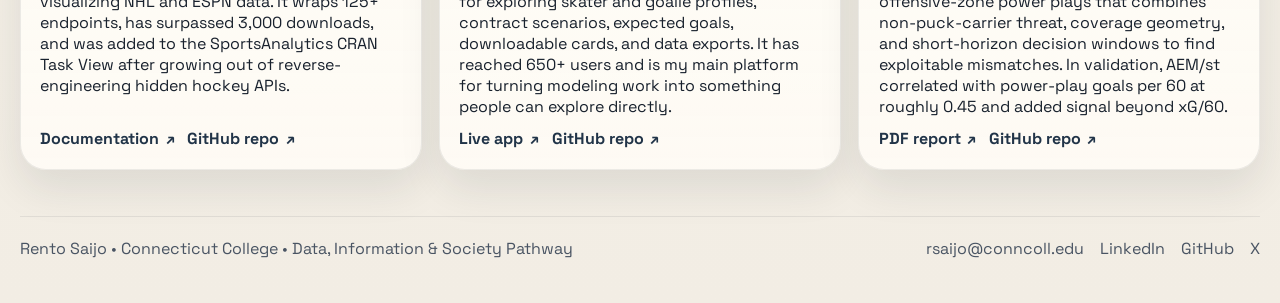
==== commit dea2d698: "Update ePortfolio" ====
--- a/index.html
+++ b/index.html
@@ -54,7 +54,7 @@
           </p>
           <div class="button-row">
             <a class="button button-primary" href="question.html">Read My Animating Question</a>
-            <a class="button button-secondary" href="https://www.linkedin.com/in/rentosaijo/" target="_blank" rel="noopener noreferrer">
+            <a class="button button-ghost" href="https://www.linkedin.com/in/rentosaijo/" target="_blank" rel="noopener noreferrer">
               LinkedIn
             </a>
             <a class="button button-ghost" href="https://github.com/RentoSaijo" target="_blank" rel="noopener noreferrer">
